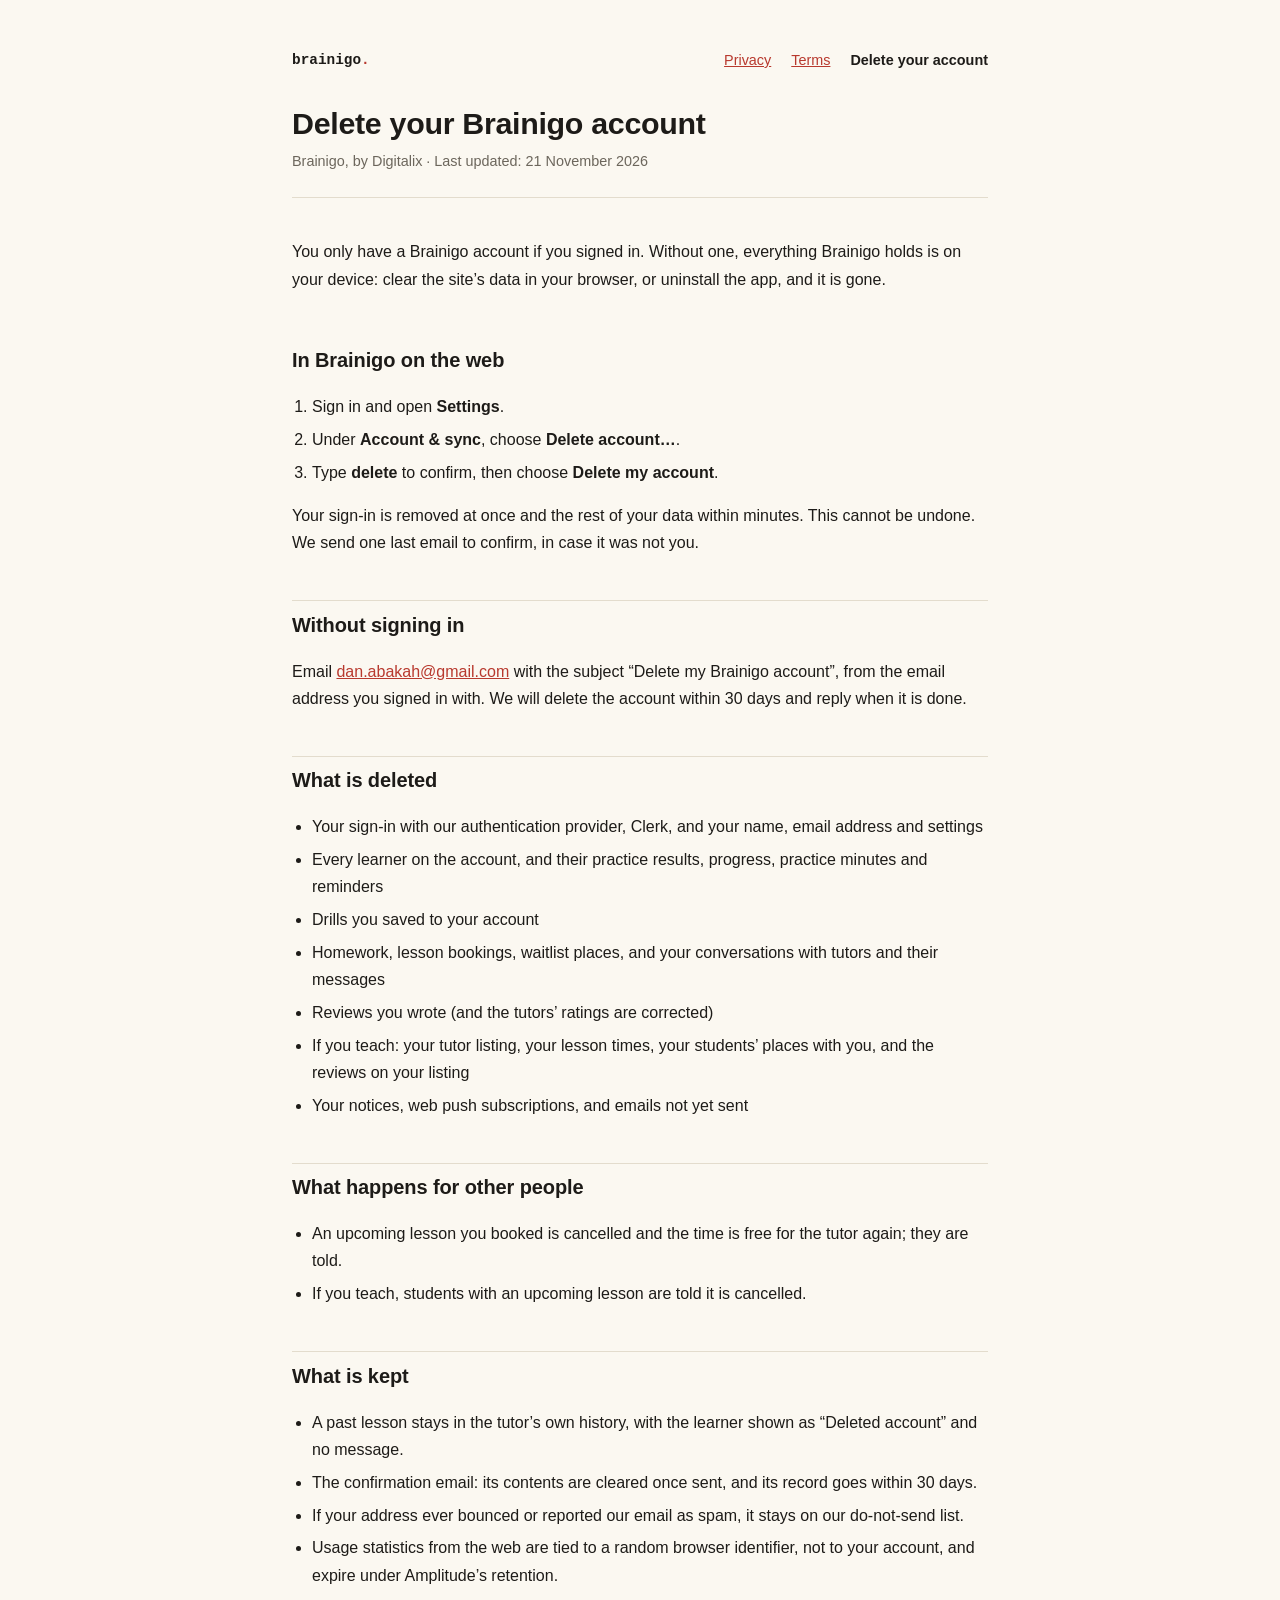
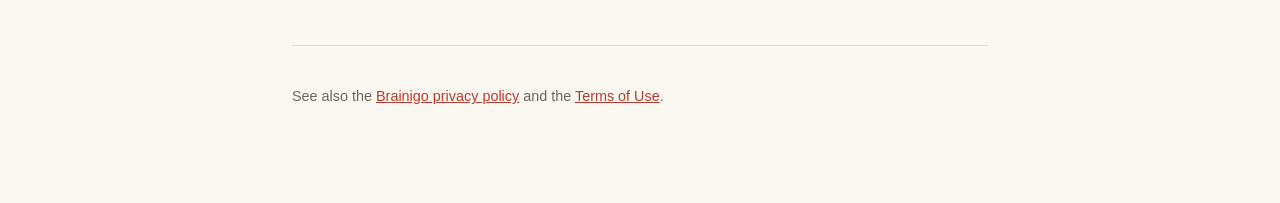
==== delete-account/index.html @ 50707716 "Privacy policy, terms of use and account deletion page for Brainigo" ====
<!doctype html>
<html lang="en">
<head>
<meta charset="utf-8">
<meta name="viewport" content="width=device-width, initial-scale=1">
<title>Delete Your Account — Brainigo</title>
<meta name="description" content="How to delete your Brainigo account, with or without the app, and what is deleted and kept.">
<link rel="stylesheet" href="../style.css">
</head>
<body>
<div class="wrap">

<nav>
  <a class="brand" href="../">brainigo<span>.</span></a>
  <a href="../">Privacy</a>
  <a href="../terms/">Terms</a>
  <a href="./" aria-current="page">Delete your account</a>
</nav>

<header>
  <h1>Delete your Brainigo account</h1>
  <p class="updated">Brainigo, by Digitalix &middot; Last updated: 21 November 2026</p>
</header>

<p>You only have a Brainigo account if you signed in. Without one, everything Brainigo holds is on your device:
clear the site&rsquo;s data in your browser, or uninstall the app, and it is gone.</p>

<h2>In Brainigo on the web</h2>
<ol>
  <li>Sign in and open <strong>Settings</strong>.</li>
  <li>Under <strong>Account &amp; sync</strong>, choose <strong>Delete account…</strong>.</li>
  <li>Type <strong>delete</strong> to confirm, then choose <strong>Delete my account</strong>.</li>
</ol>
<p>Your sign-in is removed at once and the rest of your data within minutes. This cannot be undone. We send one
last email to confirm, in case it was not you.</p>

<h2>Without signing in</h2>
<p>Email <a href="mailto:dan.abakah@gmail.com?subject=Delete%20my%20Brainigo%20account">dan.abakah@gmail.com</a>
with the subject &ldquo;Delete my Brainigo account&rdquo;, from the email address you signed in with. We will
delete the account within 30 days and reply when it is done.</p>

<h2>What is deleted</h2>
<ul>
  <li>Your sign-in with our authentication provider, Clerk, and your name, email address and settings</li>
  <li>Every learner on the account, and their practice results, progress, practice minutes and reminders</li>
  <li>Drills you saved to your account</li>
  <li>Homework, lesson bookings, waitlist places, and your conversations with tutors and their messages</li>
  <li>Reviews you wrote (and the tutors&rsquo; ratings are corrected)</li>
  <li>If you teach: your tutor listing, your lesson times, your students&rsquo; places with you, and the
  reviews on your listing</li>
  <li>Your notices, web push subscriptions, and emails not yet sent</li>
</ul>

<h2>What happens for other people</h2>
<ul>
  <li>An upcoming lesson you booked is cancelled and the time is free for the tutor again; they are told.</li>
  <li>If you teach, students with an upcoming lesson are told it is cancelled.</li>
</ul>

<h2>What is kept</h2>
<ul>
  <li>A past lesson stays in the tutor&rsquo;s own history, with the learner shown as &ldquo;Deleted
  account&rdquo; and no message.</li>
  <li>The confirmation email: its contents are cleared once sent, and its record goes within 30 days.</li>
  <li>If your address ever bounced or reported our email as spam, it stays on our do-not-send list.</li>
  <li>Usage statistics from the web are tied to a random browser identifier, not to your account, and expire
  under Amplitude&rsquo;s retention.</li>
</ul>

<footer>
  <p>See also the <a href="../">Brainigo privacy policy</a> and the <a href="../terms/">Terms of Use</a>.</p>
</footer>

</div>
</body>
</html>
---- style.css ----
:root {
  color-scheme: light dark;
  --bg: #fbf8f1;
  --surface: #ffffff;
  --text: #1d1b18;
  --muted: #6c665c;
  --accent: #b8392e;
  --mark: #f3b63c;
  --border: #e3dccd;
  --code-bg: #f2ede2;
}
@media (prefers-color-scheme: dark) {
  :root {
    --bg: #15140f;
    --surface: #1d1c17;
    --text: #ece7dc;
    --muted: #a69f92;
    --accent: #f3b63c;
    --mark: #f3b63c;
    --border: #322f27;
    --code-bg: #26241d;
  }
}
* { box-sizing: border-box; }
body {
  margin: 0;
  background: var(--bg);
  color: var(--text);
  font: 16px/1.7 ui-sans-serif, -apple-system, BlinkMacSystemFont, "Segoe UI", Roboto, Helvetica, Arial, sans-serif;
  -webkit-text-size-adjust: 100%;
}
.wrap { max-width: 46rem; margin: 0 auto; padding: 3rem 1.25rem 5rem; }
nav { display: flex; flex-wrap: wrap; gap: .4rem 1.25rem; font-size: .9rem; margin-bottom: 2rem; }
nav .brand { font-weight: 700; font-family: ui-monospace, SFMono-Regular, Menlo, Consolas, monospace; color: var(--text); text-decoration: none; margin-right: auto; }
nav .brand span { color: var(--accent); }
nav a[aria-current="page"] { color: var(--text); text-decoration: none; font-weight: 650; }
header { border-bottom: 1px solid var(--border); padding-bottom: 1.5rem; margin-bottom: 2.5rem; }
h1 { font-size: 1.9rem; line-height: 1.25; margin: 0 0 .4rem; letter-spacing: -.01em; }
.updated { color: var(--muted); font-size: .9rem; margin: 0; }
h2 {
  font-size: 1.25rem; margin: 2.75rem 0 .85rem; padding-top: .4rem;
  letter-spacing: -.005em; border-top: 1px solid var(--border);
}
h2:first-of-type { border-top: 0; }
h3 { font-size: 1.02rem; margin: 1.9rem 0 .6rem; color: var(--accent); }
ul, ol { padding-left: 1.25rem; }
li { margin: .35rem 0; }
a { color: var(--accent); }
strong { font-weight: 650; }
code {
  background: var(--code-bg); padding: .12em .4em; border-radius: 4px;
  font: .87em/1.4 ui-monospace, SFMono-Regular, Menlo, Consolas, monospace;
  overflow-wrap: anywhere;
}
.callout {
  background: var(--surface); border: 1px solid var(--border);
  border-left: 3px solid var(--mark); border-radius: 6px;
  padding: 1rem 1.25rem; margin: 1.5rem 0;
}
.callout ul { margin: .5rem 0 0; }
.callout p:first-child { margin-top: 0; }
.callout p:last-child { margin-bottom: 0; }
.table-scroll { overflow-x: auto; margin: 1.25rem 0; }
table { border-collapse: collapse; width: 100%; min-width: 30rem; font-size: .95rem; }
th, td { text-align: left; padding: .6rem .8rem; border-bottom: 1px solid var(--border); vertical-align: top; }
th { font-weight: 650; color: var(--muted); font-size: .82rem; text-transform: uppercase; letter-spacing: .04em; }
footer {
  margin-top: 3.5rem; padding-top: 1.5rem; border-top: 1px solid var(--border);
  color: var(--muted); font-size: .9rem;
}
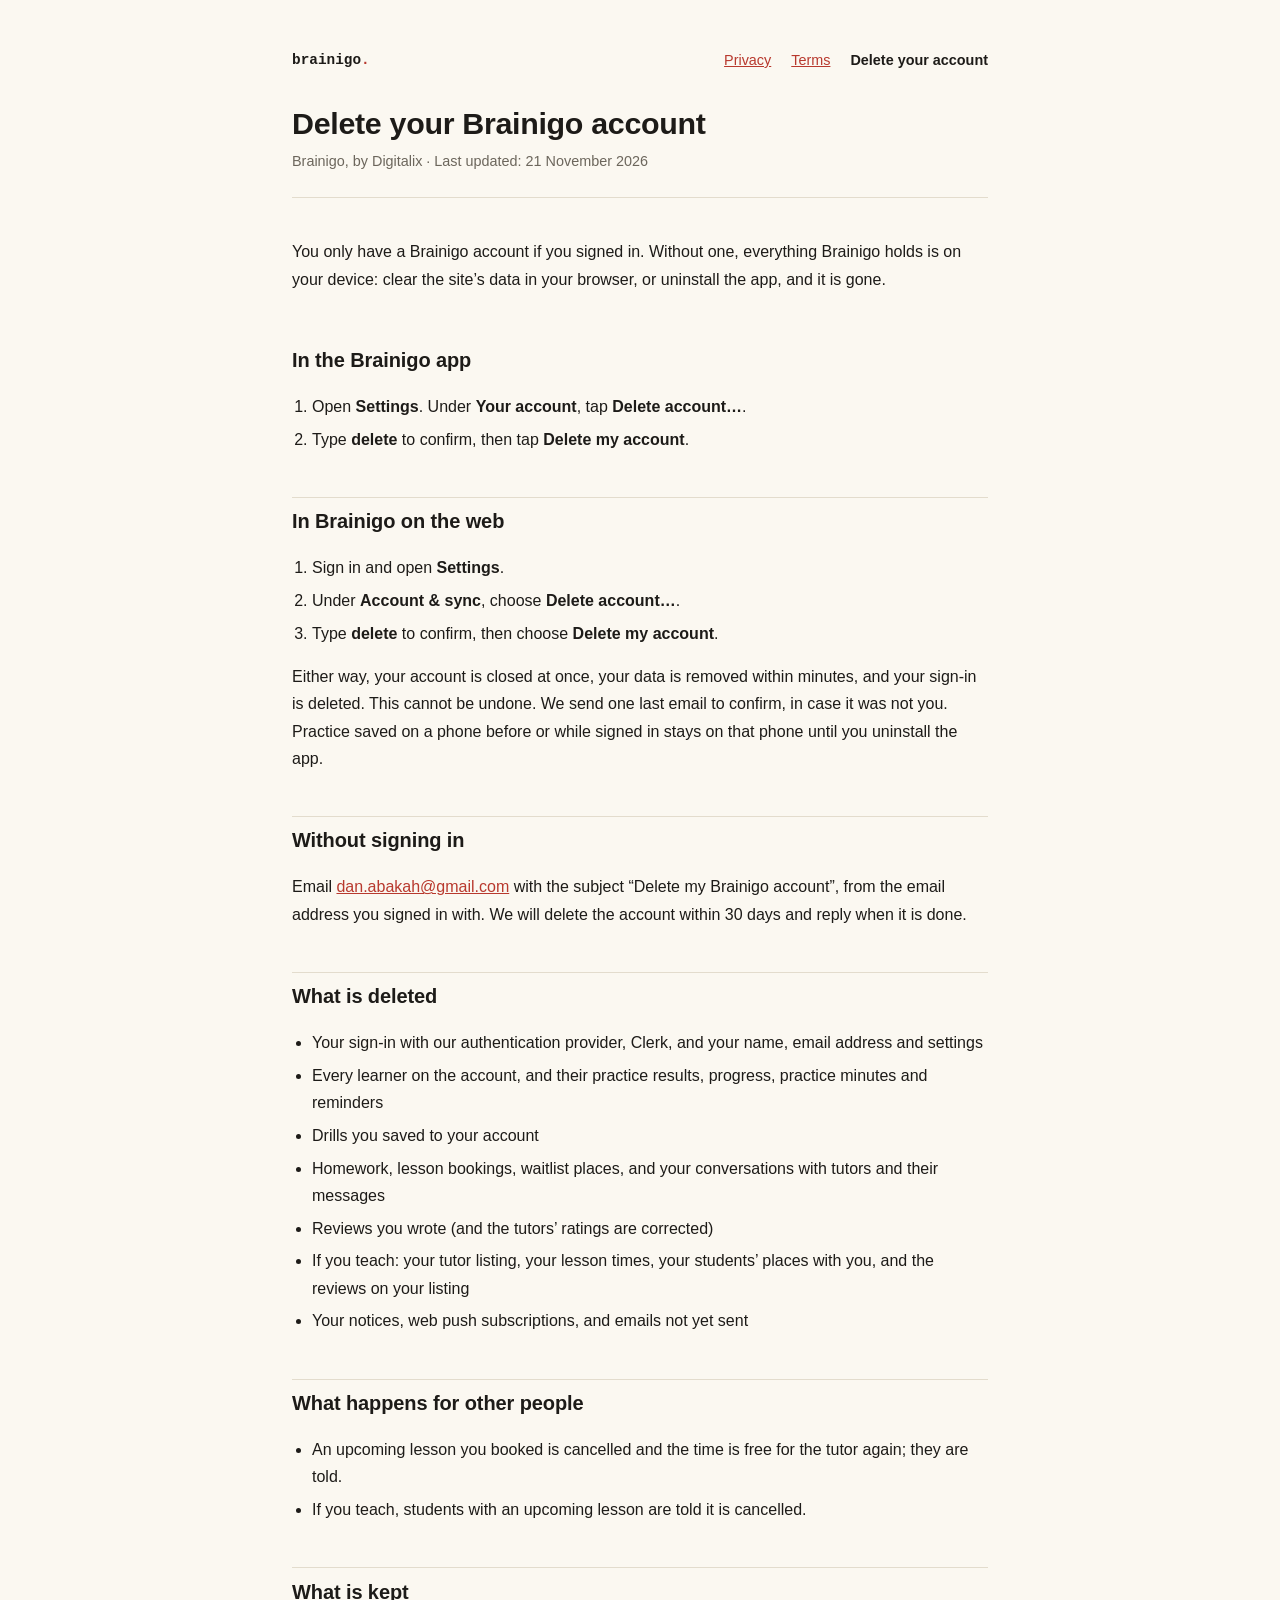
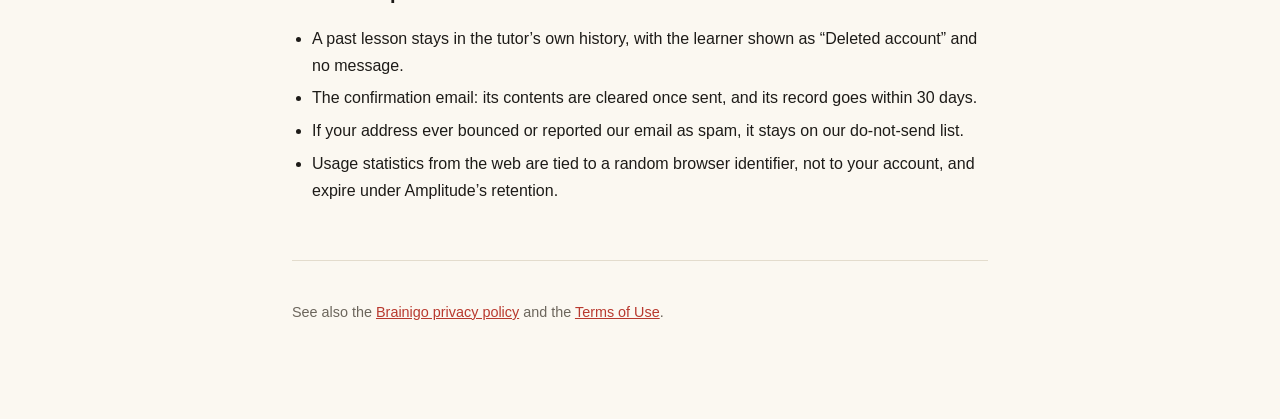
==== commit 8d872a34: "Account deletion from the phone apps' Settings" ====
--- a/delete-account/index.html
+++ b/delete-account/index.html
@@ -25,14 +25,21 @@
 <p>You only have a Brainigo account if you signed in. Without one, everything Brainigo holds is on your device:
 clear the site&rsquo;s data in your browser, or uninstall the app, and it is gone.</p>
 
+<h2>In the Brainigo app</h2>
+<ol>
+  <li>Open <strong>Settings</strong>. Under <strong>Your account</strong>, tap <strong>Delete account…</strong>.</li>
+  <li>Type <strong>delete</strong> to confirm, then tap <strong>Delete my account</strong>.</li>
+</ol>
+
 <h2>In Brainigo on the web</h2>
 <ol>
   <li>Sign in and open <strong>Settings</strong>.</li>
   <li>Under <strong>Account &amp; sync</strong>, choose <strong>Delete account…</strong>.</li>
   <li>Type <strong>delete</strong> to confirm, then choose <strong>Delete my account</strong>.</li>
 </ol>
-<p>Your sign-in is removed at once and the rest of your data within minutes. This cannot be undone. We send one
-last email to confirm, in case it was not you.</p>
+<p>Either way, your account is closed at once, your data is removed within minutes, and your sign-in is
+deleted. This cannot be undone. We send one last email to confirm, in case it was not you. Practice saved on
+a phone before or while signed in stays on that phone until you uninstall the app.</p>
 
 <h2>Without signing in</h2>
 <p>Email <a href="mailto:dan.abakah@gmail.com?subject=Delete%20my%20Brainigo%20account">dan.abakah@gmail.com</a>
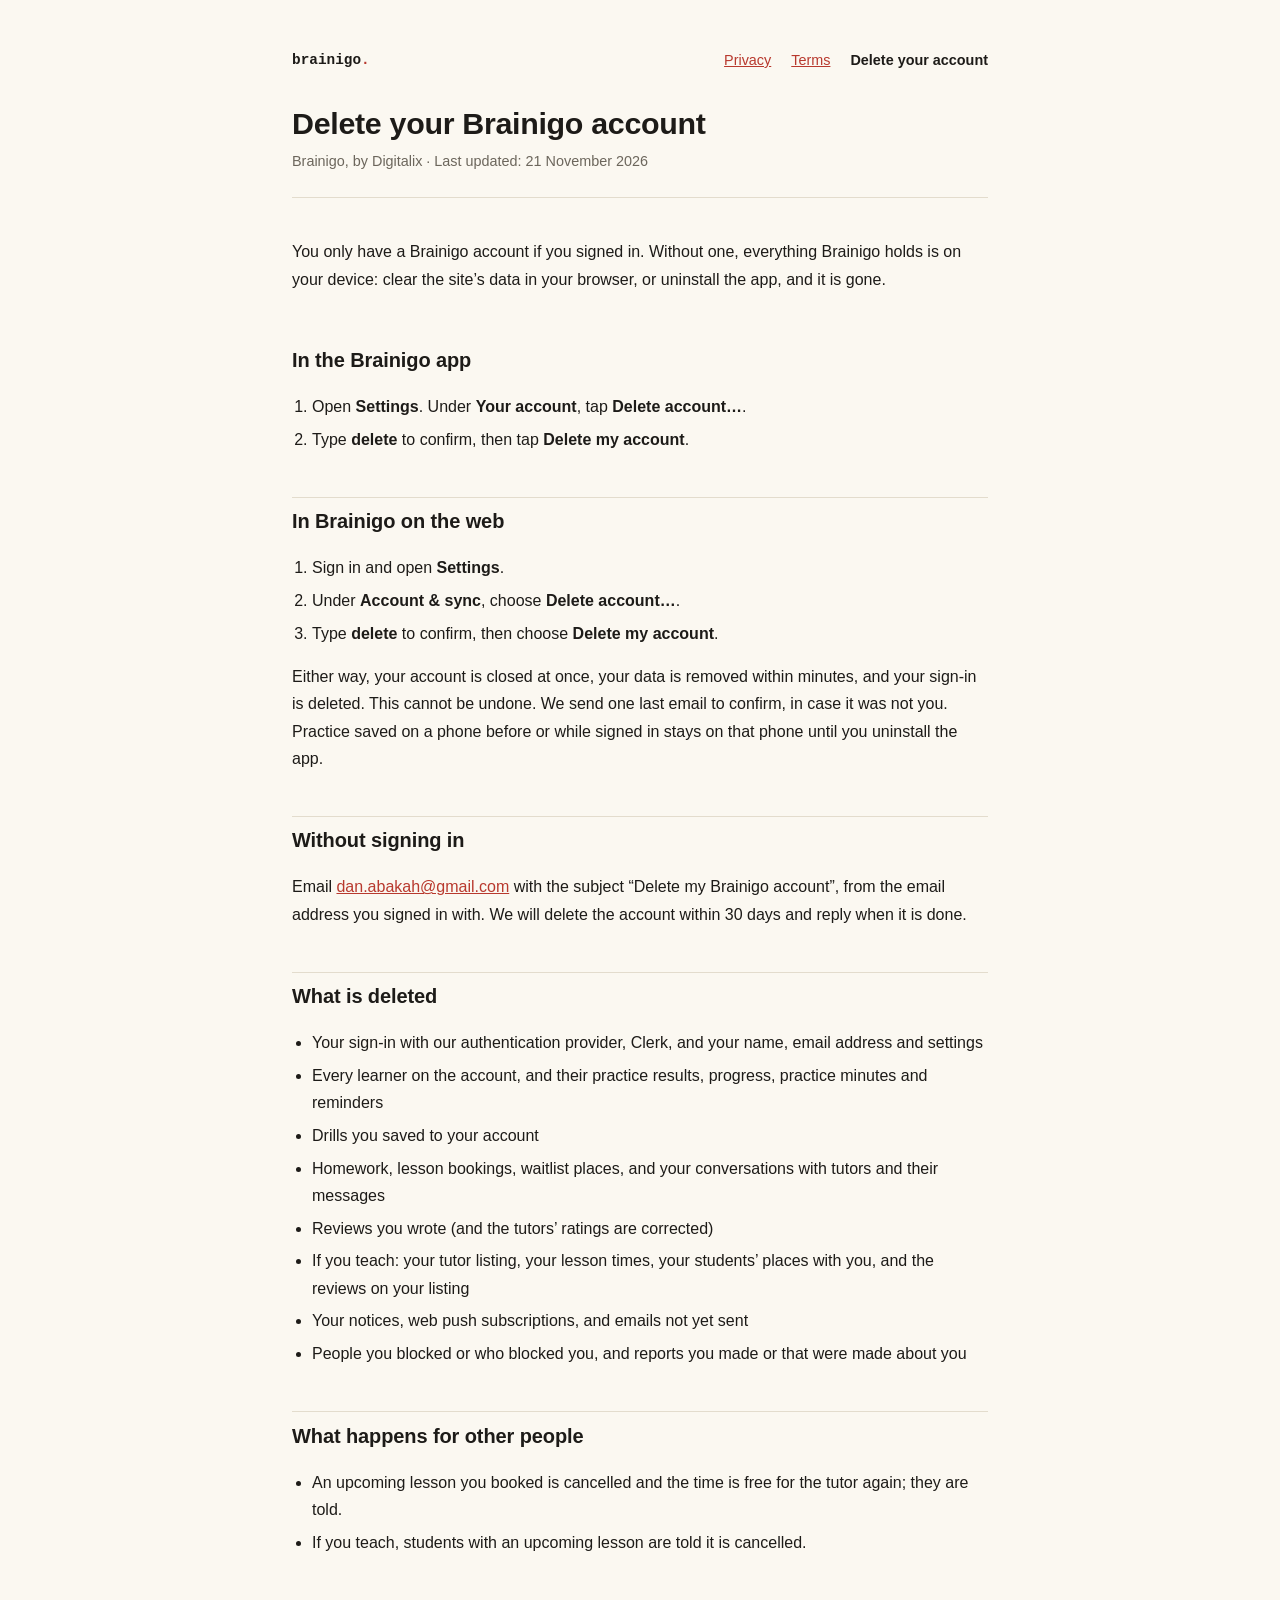
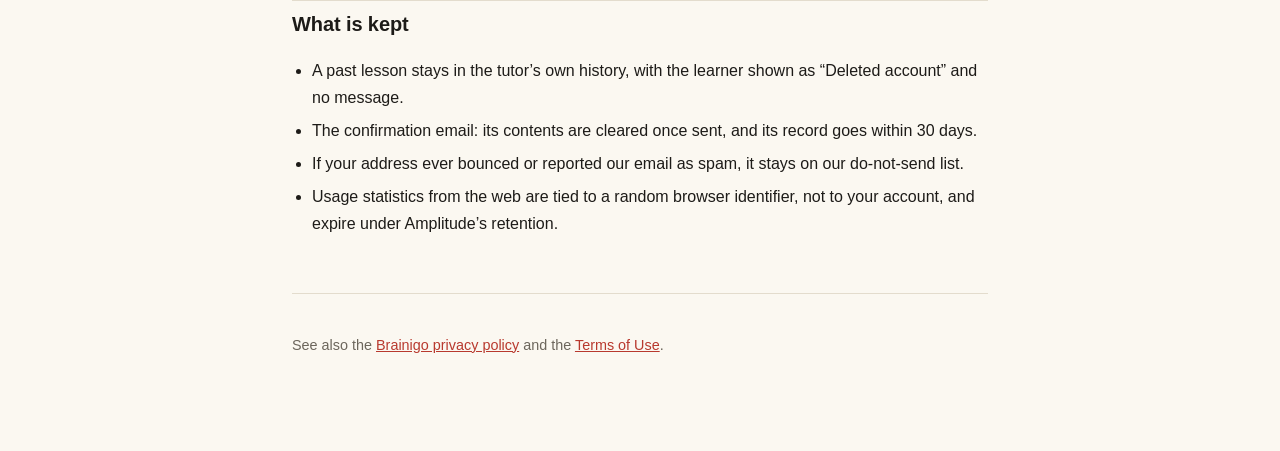
==== commit 87ab0be9: "Blocking and reporting: what is stored, how to use them, and that they never hide reviews" ====
--- a/delete-account/index.html
+++ b/delete-account/index.html
@@ -56,6 +56,7 @@
   <li>If you teach: your tutor listing, your lesson times, your students&rsquo; places with you, and the
   reviews on your listing</li>
   <li>Your notices, web push subscriptions, and emails not yet sent</li>
+  <li>People you blocked or who blocked you, and reports you made or that were made about you</li>
 </ul>
 
 <h2>What happens for other people</h2>
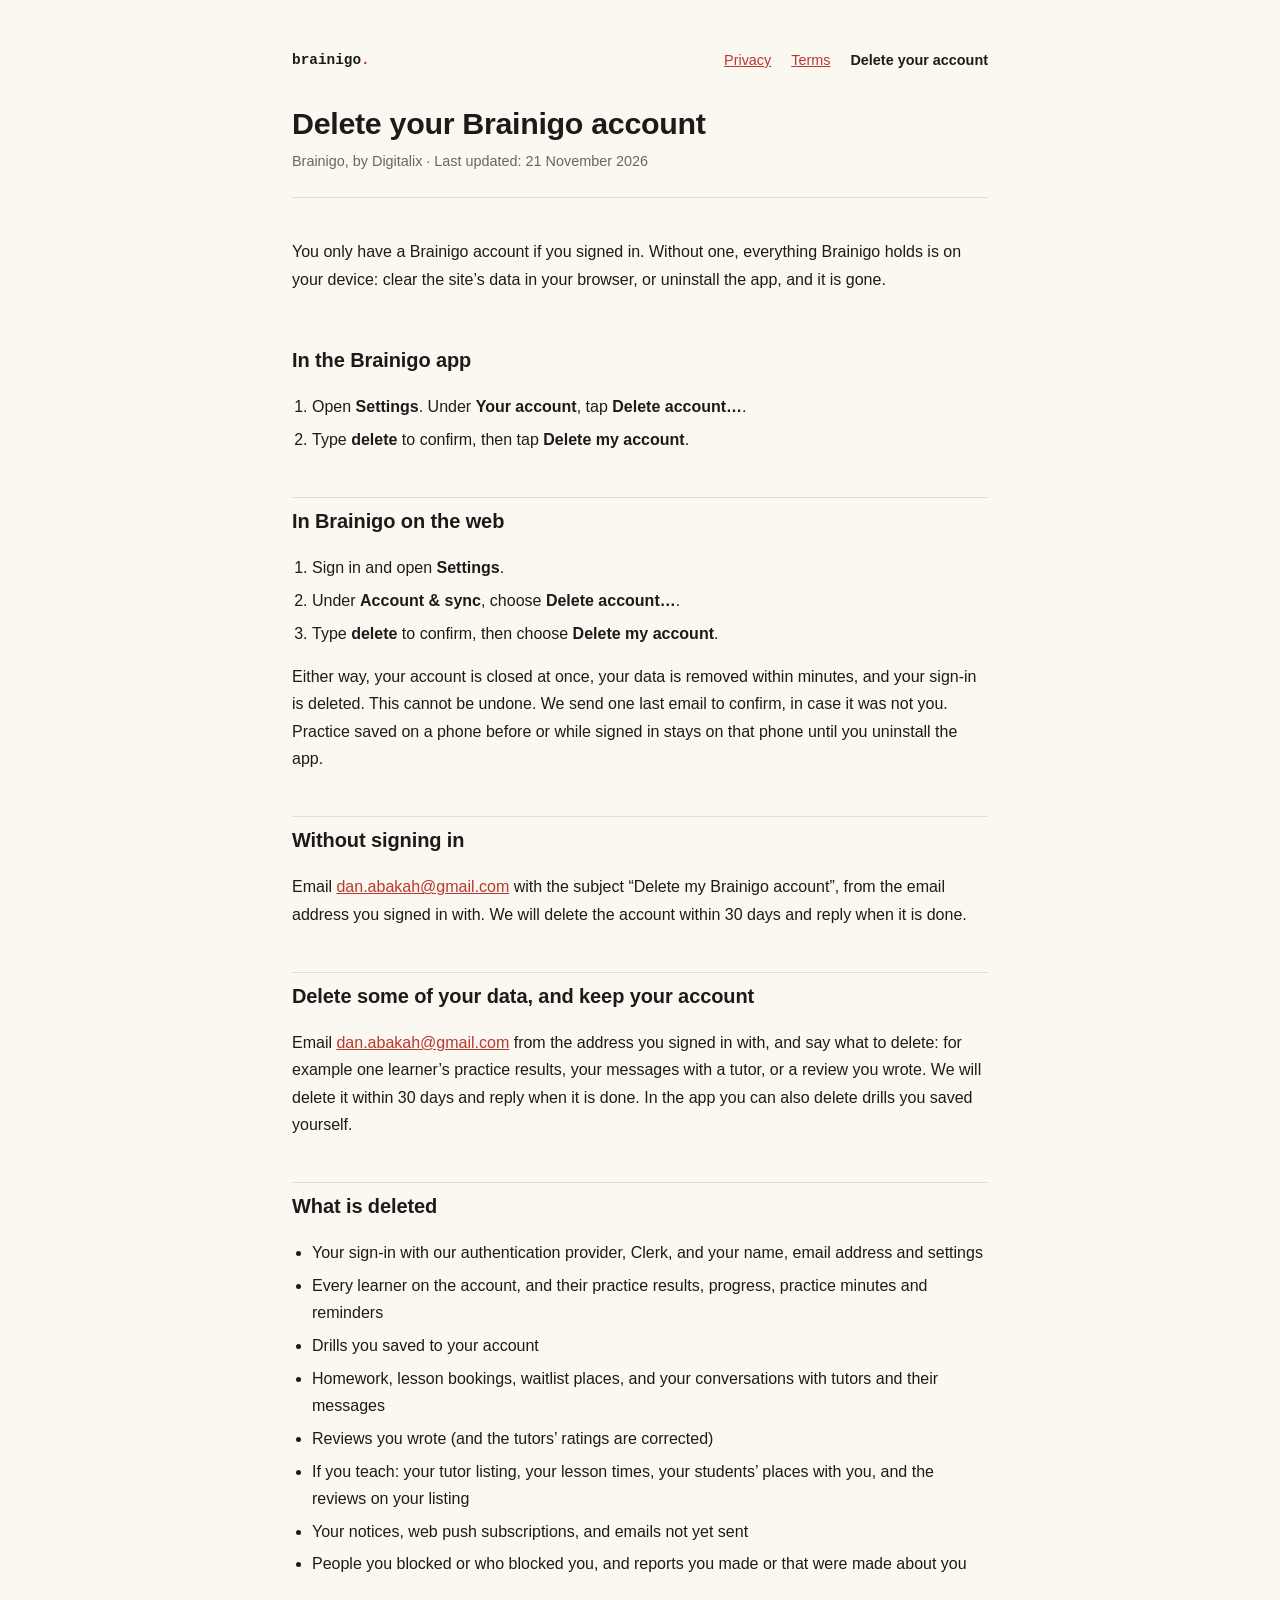
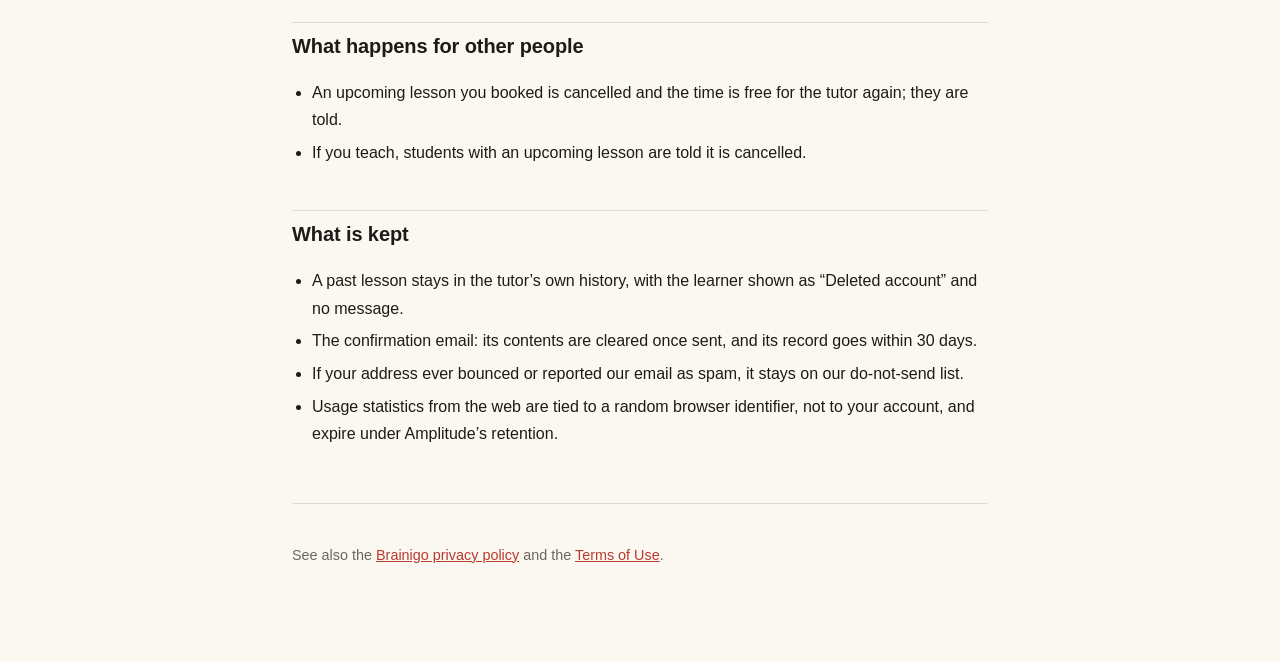
==== commit 83a31637: "Spoken commands are recognised on the device; how to delete some data and keep the account" ====
--- a/delete-account/index.html
+++ b/delete-account/index.html
@@ -46,6 +46,12 @@
 with the subject &ldquo;Delete my Brainigo account&rdquo;, from the email address you signed in with. We will
 delete the account within 30 days and reply when it is done.</p>
 
+<h2 id="some-data">Delete some of your data, and keep your account</h2>
+<p>Email <a href="mailto:dan.abakah@gmail.com?subject=Delete%20some%20of%20my%20Brainigo%20data">dan.abakah@gmail.com</a>
+from the address you signed in with, and say what to delete: for example one learner&rsquo;s practice results,
+your messages with a tutor, or a review you wrote. We will delete it within 30 days and reply when it is done.
+In the app you can also delete drills you saved yourself.</p>
+
 <h2>What is deleted</h2>
 <ul>
   <li>Your sign-in with our authentication provider, Clerk, and your name, email address and settings</li>
